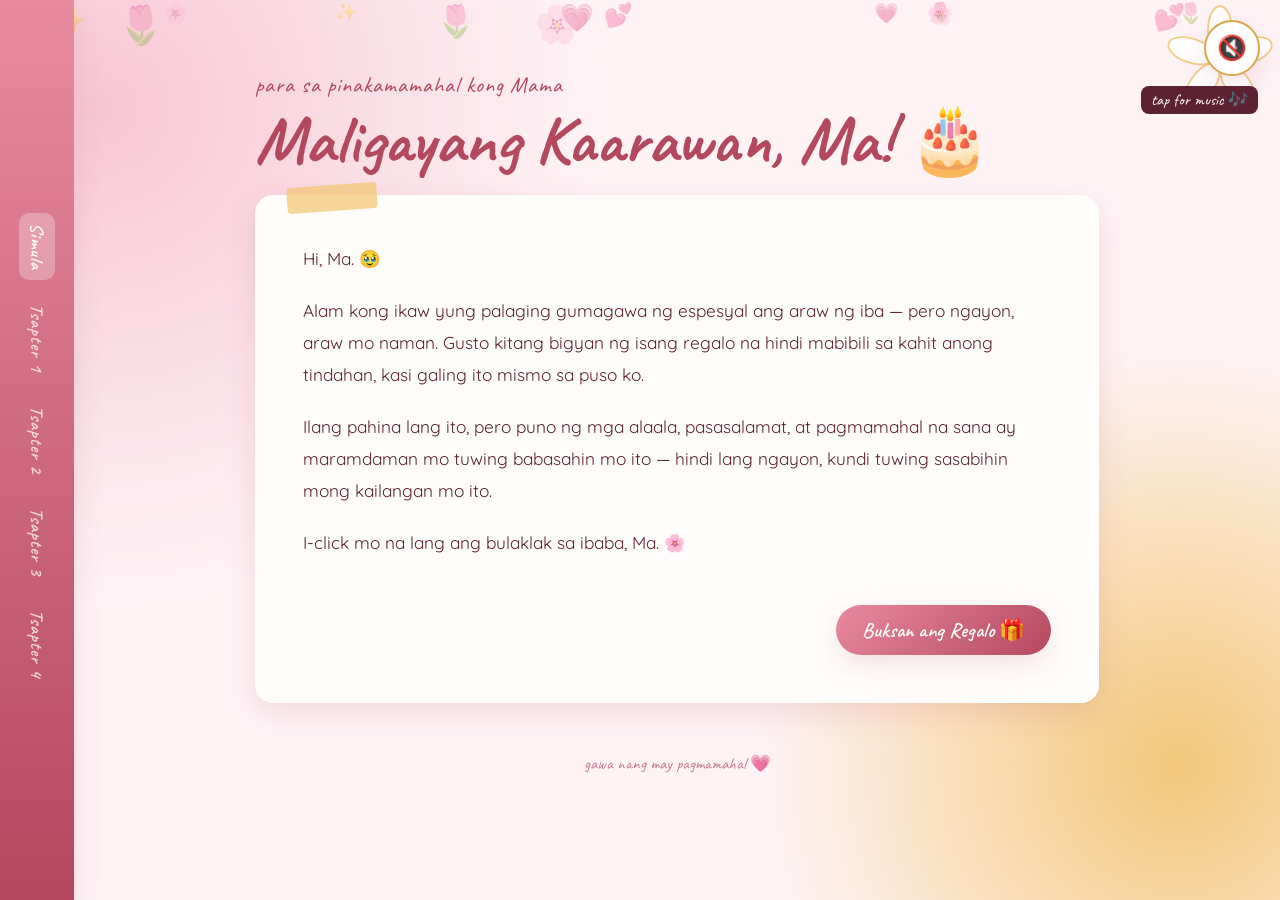
==== index.html @ c6b08c16 "Add files via upload" ====
<!DOCTYPE html>
<html lang="tl">
<head>
<meta charset="UTF-8">
<meta name="viewport" content="width=device-width, initial-scale=1.0">
<title>Maligayang Kaarawan, Ma 🌸</title>
<link rel="stylesheet" href="style.css">
</head>
<body>

<!-- 🎵 AUDIO: add your mp3 for this page below (replace the src path) -->
<audio id="bgm" src="assets/audio/page1-cover.mp3" autoplay loop></audio>
<button id="music-toggle" class="music-toggle" aria-label="Play or pause music">🎵</button>

<div class="sticker-field" aria-hidden="true"></div>

<svg class="corner-bloom top-right" viewBox="0 0 100 100" aria-hidden="true">
  <g fill="#ffffff" stroke="#f2c879" stroke-width="1.5">
    <ellipse cx="50" cy="25" rx="10" ry="20"/>
    <ellipse cx="50" cy="25" rx="10" ry="20" transform="rotate(72 50 50)"/>
    <ellipse cx="50" cy="25" rx="10" ry="20" transform="rotate(144 50 50)"/>
    <ellipse cx="50" cy="25" rx="10" ry="20" transform="rotate(216 50 50)"/>
    <ellipse cx="50" cy="25" rx="10" ry="20" transform="rotate(288 50 50)"/>
  </g>
  <circle cx="50" cy="50" r="8" fill="#f2c879"/>
</svg>

<nav class="tab-nav" aria-label="Mga tsapter">
  <a href="index.html" class="active">Simula</a>
  <a href="page2.html">Tsapter 1</a>
  <a href="page3.html">Tsapter 2</a>
  <a href="page4.html">Tsapter 3</a>
  <a href="page5.html">Tsapter 4</a>
</nav>

<main>
  <p class="eyebrow">para sa pinakamamahal kong Mama</p>
  <h1>Maligayang Kaarawan, Ma! 🎂</h1>

  <div class="letter-card">
    <p class="body-text">Hi, Ma. 🥹</p>
    <p class="body-text">
      Alam kong ikaw yung palaging gumagawa ng espesyal ang araw ng iba —
      pero ngayon, araw mo naman. Gusto kitang bigyan ng isang regalo na
      hindi mabibili sa kahit anong tindahan, kasi galing ito mismo sa
      puso ko.
    </p>
    <p class="body-text">
      Ilang pahina lang ito, pero puno ng mga alaala, pasasalamat, at
      pagmamahal na sana ay maramdaman mo tuwing babasahin mo ito — hindi
      lang ngayon, kundi tuwing sasabihin mong kailangan mo ito.
    </p>
    <p class="body-text">I-click mo na lang ang bulaklak sa ibaba, Ma. 🌸</p>

    <div class="page-turn">
      <span></span>
      <a href="page2.html" class="btn">Buksan ang Regalo 🎁</a>
    </div>
  </div>

  <footer class="credit">gawa nang may pagmamahal 💗</footer>
</main>

<script src="script.js"></script>
</body>
</html>
---- style.css ----
@import url('https://fonts.googleapis.com/css2?family=Caveat:wght@500;600;700&family=Quicksand:wght@400;500;600;700&display=swap');

:root {
  --blush-bg: #fff3f6;
  --paper: #fffdfb;
  --rose: #e88aa0;
  --rose-soft: #f6c7d4;
  --deep-rose: #b4485f;
  --maroon: #5c2233;
  --gold: #f2c879;
  --gold-deep: #d9a84e;
  --shadow: 0 10px 30px rgba(180, 72, 95, 0.15);
  --radius: 18px;
}

@media (prefers-reduced-motion: reduce) {
  *, *::before, *::after {
    animation-duration: 0.01ms !important;
    animation-iteration-count: 1 !important;
    transition-duration: 0.01ms !important;
    scroll-behavior: auto !important;
  }
}

* { box-sizing: border-box; }

html { scroll-behavior: smooth; }

body {
  margin: 0;
  min-height: 100vh;
  font-family: 'Quicksand', sans-serif;
  color: var(--maroon);
  background:
    radial-gradient(circle at 8% 12%, var(--rose-soft) 0%, transparent 35%),
    radial-gradient(circle at 92% 85%, var(--gold) 0%, transparent 30%),
    var(--blush-bg);
  background-attachment: fixed;
  position: relative;
  overflow-x: hidden;
  padding-left: 74px;
}

@media (max-width: 720px) {
  body { padding-left: 0; padding-bottom: 74px; }
}

/* ---------- floating sticker decorations ---------- */
.sticker-field {
  position: fixed;
  inset: 0;
  pointer-events: none;
  z-index: 0;
  overflow: hidden;
}
.sticker-field span {
  position: absolute;
  font-size: 1.6rem;
  opacity: 0.35;
  animation: float-up 14s linear infinite;
}
@keyframes float-up {
  0%   { transform: translateY(110vh) rotate(0deg); opacity: 0; }
  10%  { opacity: 0.35; }
  90%  { opacity: 0.35; }
  100% { transform: translateY(-10vh) rotate(25deg); opacity: 0; }
}

/* corner sampaguita ornament */
.corner-bloom {
  position: fixed;
  width: 120px;
  height: 120px;
  pointer-events: none;
  opacity: 0.9;
  z-index: 1;
}
.corner-bloom.top-right { top: 0; right: 0; }
.corner-bloom.bottom-left { bottom: 0; left: 74px; }
@media (max-width: 720px) {
  .corner-bloom.bottom-left { left: 0; bottom: 74px; }
}

/* ---------- chapter tab navigation ---------- */
.tab-nav {
  position: fixed;
  left: 0;
  top: 0;
  bottom: 0;
  width: 74px;
  display: flex;
  flex-direction: column;
  align-items: center;
  justify-content: center;
  gap: 14px;
  z-index: 20;
  background: linear-gradient(180deg, var(--rose), var(--deep-rose));
  box-shadow: var(--shadow);
}
.tab-nav a {
  writing-mode: vertical-rl;
  color: var(--paper);
  text-decoration: none;
  font-family: 'Caveat', cursive;
  font-size: 1.15rem;
  font-weight: 600;
  letter-spacing: 1px;
  padding: 10px 6px;
  border-radius: 10px;
  opacity: 0.75;
  transition: opacity 0.2s ease, background 0.2s ease, transform 0.2s ease;
}
.tab-nav a:hover, .tab-nav a:focus-visible { opacity: 1; background: rgba(255,255,255,0.18); transform: translateX(3px); }
.tab-nav a.active { opacity: 1; background: rgba(255,255,255,0.28); }

@media (max-width: 720px) {
  .tab-nav {
    left: 0; right: 0; bottom: 0; top: auto;
    width: 100%; height: 74px;
    flex-direction: row;
  }
  .tab-nav a { writing-mode: horizontal-tb; font-size: 0.95rem; }
}

/* ---------- music control sticker ---------- */
.music-toggle {
  position: fixed;
  top: 20px;
  right: 20px;
  z-index: 30;
  width: 56px;
  height: 56px;
  border-radius: 50%;
  border: 2px solid var(--gold-deep);
  background: var(--paper);
  font-size: 1.5rem;
  cursor: pointer;
  box-shadow: var(--shadow);
  display: flex;
  align-items: center;
  justify-content: center;
  transition: transform 0.2s ease;
}
.music-toggle:hover { transform: scale(1.08) rotate(-6deg); }
.music-toggle.needs-tap::after {
  content: "tap for music 🎶";
  position: absolute;
  top: 64px;
  right: 0;
  white-space: nowrap;
  background: var(--maroon);
  color: var(--paper);
  font-family: 'Caveat', cursive;
  font-size: 1rem;
  padding: 4px 10px;
  border-radius: 8px;
}

/* ---------- layout shell ---------- */
main {
  position: relative;
  z-index: 2;
  max-width: 900px;
  margin: 0 auto;
  padding: 70px 28px 90px;
}

.eyebrow {
  font-family: 'Caveat', cursive;
  font-size: 1.4rem;
  color: var(--deep-rose);
  letter-spacing: 1px;
  margin: 0 0 4px;
}

h1, h2 {
  font-family: 'Caveat', cursive;
  color: var(--deep-rose);
  line-height: 1.1;
  margin: 0 0 18px;
}
h1 { font-size: clamp(2.6rem, 6vw, 4.2rem); }
h2 { font-size: clamp(2.1rem, 4.5vw, 3rem); }

.letter-card {
  background: var(--paper);
  border-radius: var(--radius);
  box-shadow: var(--shadow);
  padding: clamp(24px, 5vw, 48px);
  position: relative;
}
.letter-card::before {
  content: "";
  position: absolute;
  top: -10px; left: 32px;
  width: 90px; height: 26px;
  background: var(--gold);
  opacity: 0.75;
  transform: rotate(-4deg);
  border-radius: 3px;
}

p.body-text {
  font-size: 1.08rem;
  line-height: 1.85;
  margin: 0 0 20px;
}
p.body-text:last-child { margin-bottom: 0; }

.signature {
  font-family: 'Caveat', cursive;
  font-size: 1.6rem;
  color: var(--deep-rose);
  margin-top: 26px;
}

/* ---------- buttons ---------- */
.btn {
  display: inline-flex;
  align-items: center;
  gap: 8px;
  font-family: 'Caveat', cursive;
  font-size: 1.3rem;
  font-weight: 600;
  color: var(--paper);
  background: linear-gradient(135deg, var(--rose), var(--deep-rose));
  padding: 12px 26px;
  border: none;
  border-radius: 40px;
  text-decoration: none;
  box-shadow: var(--shadow);
  cursor: pointer;
  transition: transform 0.2s ease;
}
.btn:hover, .btn:focus-visible { transform: translateY(-2px) scale(1.02); }

.page-turn {
  display: flex;
  justify-content: space-between;
  align-items: center;
  margin-top: 46px;
  gap: 16px;
  flex-wrap: wrap;
}

/* ---------- polaroid photo placeholders ---------- */
.polaroid-grid {
  display: grid;
  grid-template-columns: repeat(auto-fit, minmax(190px, 1fr));
  gap: 30px;
  margin: 36px 0;
}
.polaroid {
  background: var(--paper);
  padding: 14px 14px 40px;
  border-radius: 4px;
  box-shadow: var(--shadow);
  transform: rotate(var(--tilt, -2deg));
  position: relative;
  transition: transform 0.25s ease;
}
.polaroid:nth-child(2n) { --tilt: 2deg; }
.polaroid:nth-child(3n) { --tilt: -3deg; }
.polaroid:hover { transform: rotate(0deg) scale(1.04); z-index: 5; }
.polaroid .tape {
  position: absolute;
  top: -12px; left: 50%;
  width: 60px; height: 22px;
  background: rgba(242, 200, 121, 0.75);
  transform: translateX(-50%) rotate(-3deg);
  box-shadow: 0 2px 4px rgba(0,0,0,0.08);
}
.polaroid .photo-slot {
  width: 100%;
  aspect-ratio: 4 / 5;
  background: repeating-linear-gradient(135deg, #fbe4ea, #fbe4ea 10px, #fdeef2 10px, #fdeef2 20px);
  border: 1px dashed var(--rose);
  display: flex;
  align-items: center;
  justify-content: center;
  overflow: hidden;
  border-radius: 2px;
}
.polaroid .photo-slot img {
  width: 100%;
  height: 100%;
  object-fit: cover;
  display: block;
}
.polaroid .photo-slot .placeholder-hint {
  font-family: 'Caveat', cursive;
  color: var(--deep-rose);
  text-align: center;
  padding: 10px;
  font-size: 1.05rem;
}
.polaroid figcaption {
  font-family: 'Caveat', cursive;
  font-size: 1.15rem;
  text-align: center;
  color: var(--maroon);
  margin-top: 10px;
}

/* ---------- cake / candle interactive (page 5) ---------- */
.cake-wrap {
  text-align: center;
  margin: 34px 0;
}
.candle {
  cursor: pointer;
  transition: transform 0.2s ease;
}
.candle:hover { transform: scale(1.05); }
.wish-reveal {
  margin-top: 24px;
  opacity: 0;
  max-height: 0;
  overflow: hidden;
  transition: opacity 0.6s ease, max-height 0.8s ease;
}
.wish-reveal.show { opacity: 1; max-height: 600px; }

footer.credit {
  text-align: center;
  font-family: 'Caveat', cursive;
  color: var(--deep-rose);
  opacity: 0.7;
  margin-top: 50px;
  font-size: 1.05rem;
}
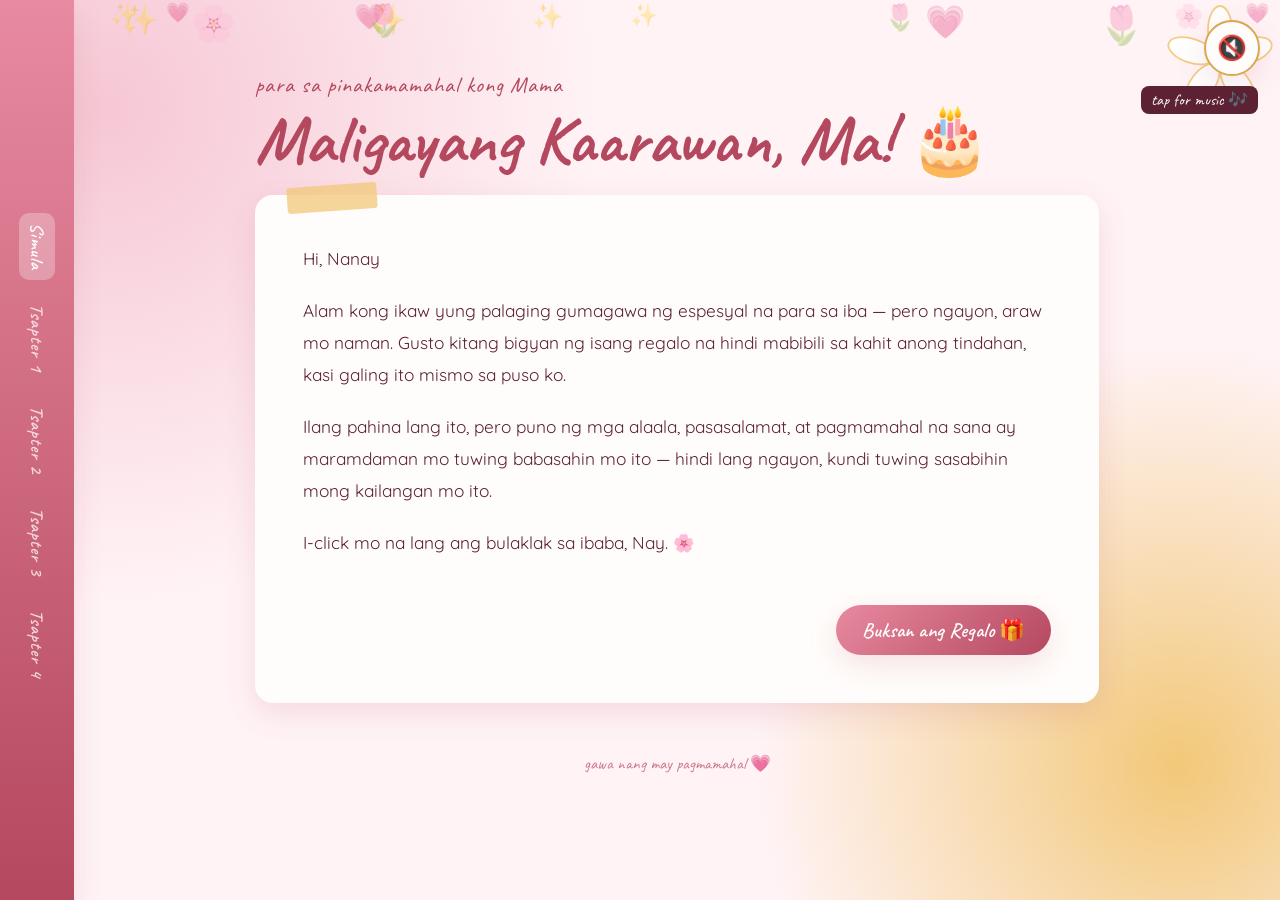
==== commit f7af5e01: "Update greeting and references to 'Ma' to 'Nanay'" ====
--- a/index.html
+++ b/index.html
@@ -38,9 +38,9 @@
   <h1>Maligayang Kaarawan, Ma! 🎂</h1>
 
   <div class="letter-card">
-    <p class="body-text">Hi, Ma. 🥹</p>
+    <p class="body-text">Hi, Nanay</p>
     <p class="body-text">
-      Alam kong ikaw yung palaging gumagawa ng espesyal ang araw ng iba —
+      Alam kong ikaw yung palaging gumagawa ng espesyal na para sa iba —
       pero ngayon, araw mo naman. Gusto kitang bigyan ng isang regalo na
       hindi mabibili sa kahit anong tindahan, kasi galing ito mismo sa
       puso ko.
@@ -50,7 +50,7 @@
       pagmamahal na sana ay maramdaman mo tuwing babasahin mo ito — hindi
       lang ngayon, kundi tuwing sasabihin mong kailangan mo ito.
     </p>
-    <p class="body-text">I-click mo na lang ang bulaklak sa ibaba, Ma. 🌸</p>
+    <p class="body-text">I-click mo na lang ang bulaklak sa ibaba, Nay. 🌸</p>
 
     <div class="page-turn">
       <span></span>
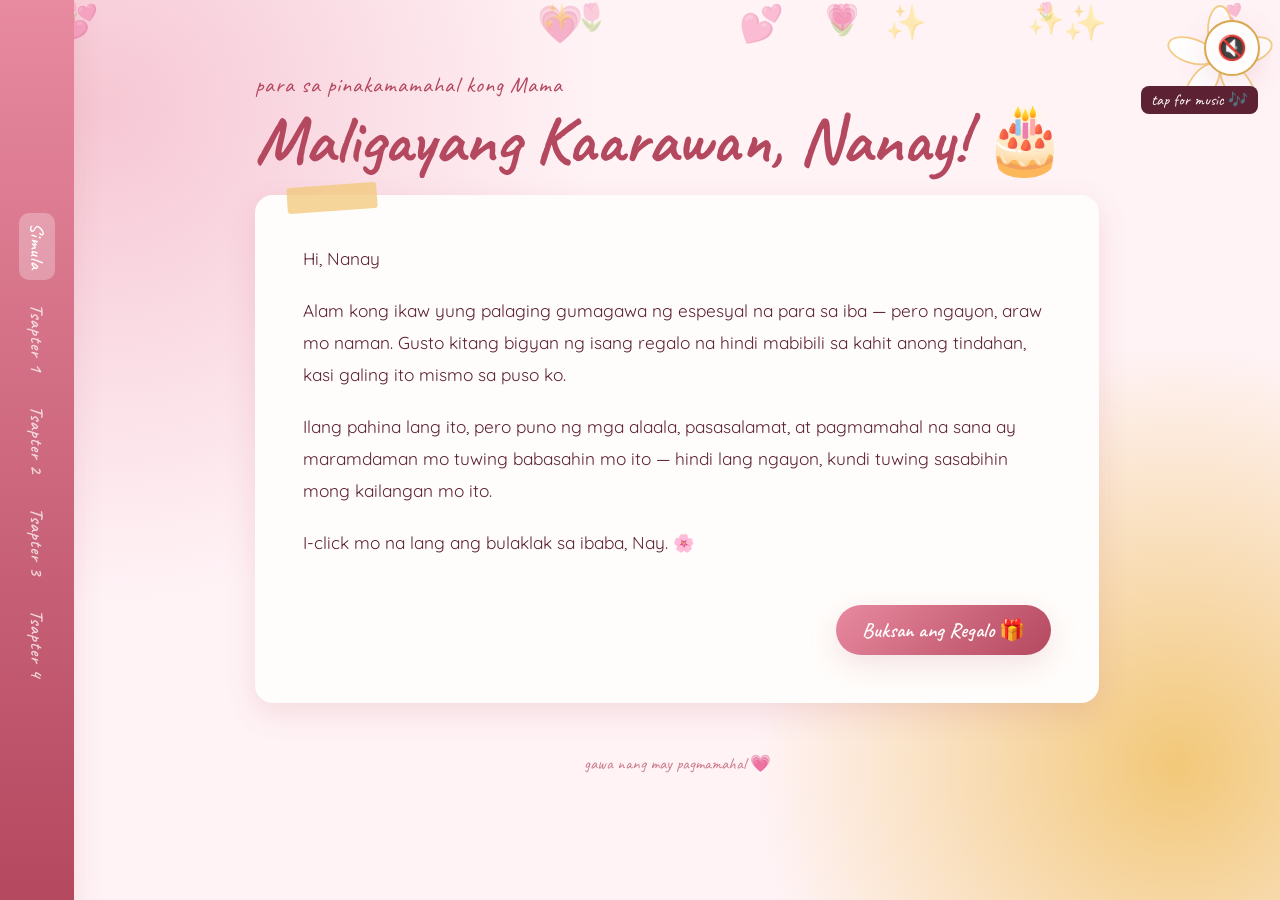
==== commit eb9d1e33: "Update birthday title and greeting for Nanay" ====
--- a/index.html
+++ b/index.html
@@ -3,7 +3,7 @@
 <head>
 <meta charset="UTF-8">
 <meta name="viewport" content="width=device-width, initial-scale=1.0">
-<title>Maligayang Kaarawan, Ma 🌸</title>
+<title>Maligayang Kaarawan, Nanay 🌸</title>
 <link rel="stylesheet" href="style.css">
 </head>
 <body>
@@ -35,7 +35,7 @@
 
 <main>
   <p class="eyebrow">para sa pinakamamahal kong Mama</p>
-  <h1>Maligayang Kaarawan, Ma! 🎂</h1>
+  <h1>Maligayang Kaarawan, Nanay! 🎂</h1>
 
   <div class="letter-card">
     <p class="body-text">Hi, Nanay</p>
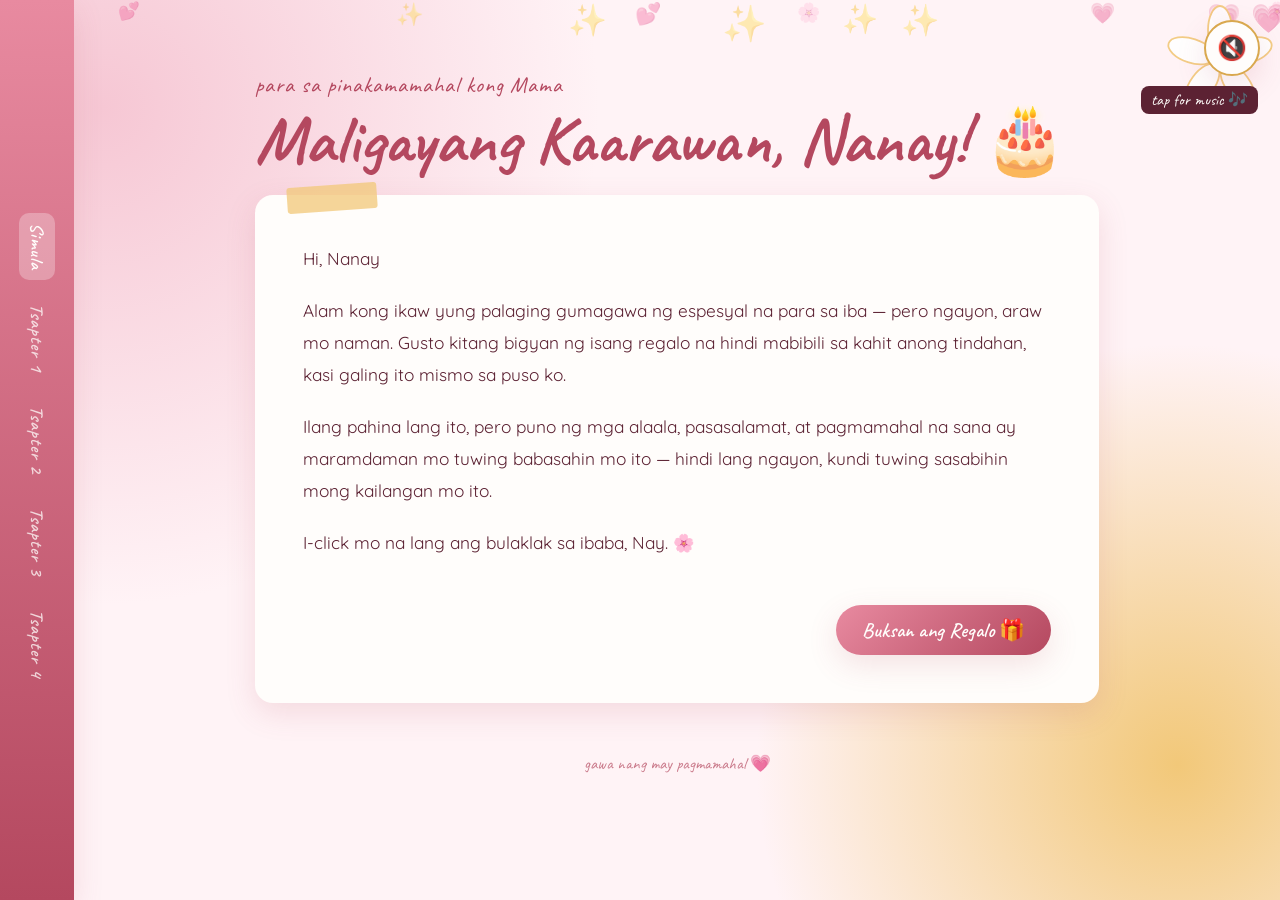
==== commit 2d435414: "Update audio source for background music" ====
--- a/index.html
+++ b/index.html
@@ -9,7 +9,7 @@
 <body>
 
 <!-- 🎵 AUDIO: add your mp3 for this page below (replace the src path) -->
-<audio id="bgm" src="assets/audio/page1-cover.mp3" autoplay loop></audio>
+<audio id="bgm" src="best day.mp3" autoplay loop></audio>
 <button id="music-toggle" class="music-toggle" aria-label="Play or pause music">🎵</button>
 
 <div class="sticker-field" aria-hidden="true"></div>
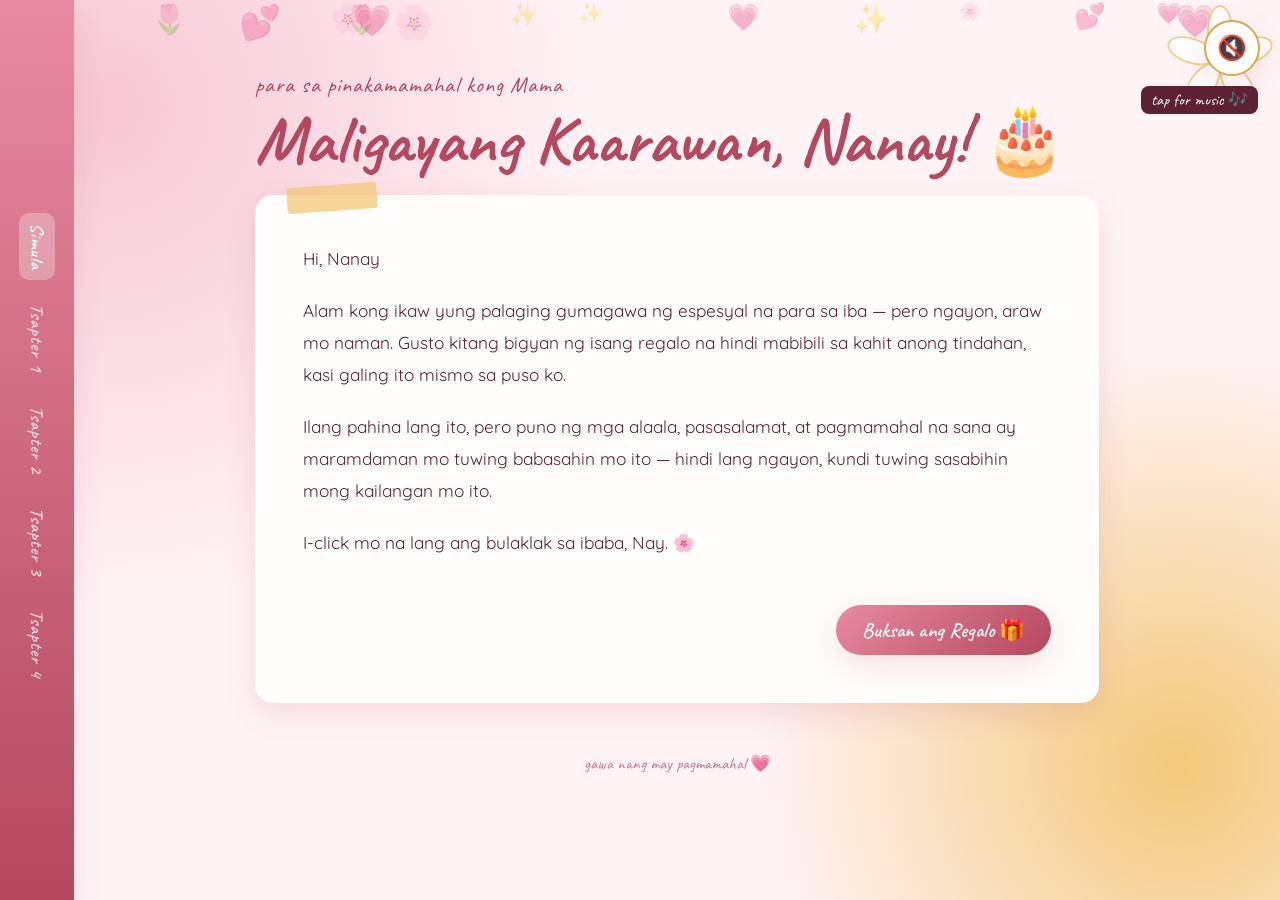
==== commit b5d96e2c: "Fix audio source filename in index.html" ====
--- a/index.html
+++ b/index.html
@@ -9,7 +9,7 @@
 <body>
 
 <!-- 🎵 AUDIO: add your mp3 for this page below (replace the src path) -->
-<audio id="bgm" src="best day.mp3" autoplay loop></audio>
+<audio id="bgm" src="best_day.mp3" autoplay loop></audio>
 <button id="music-toggle" class="music-toggle" aria-label="Play or pause music">🎵</button>
 
 <div class="sticker-field" aria-hidden="true"></div>
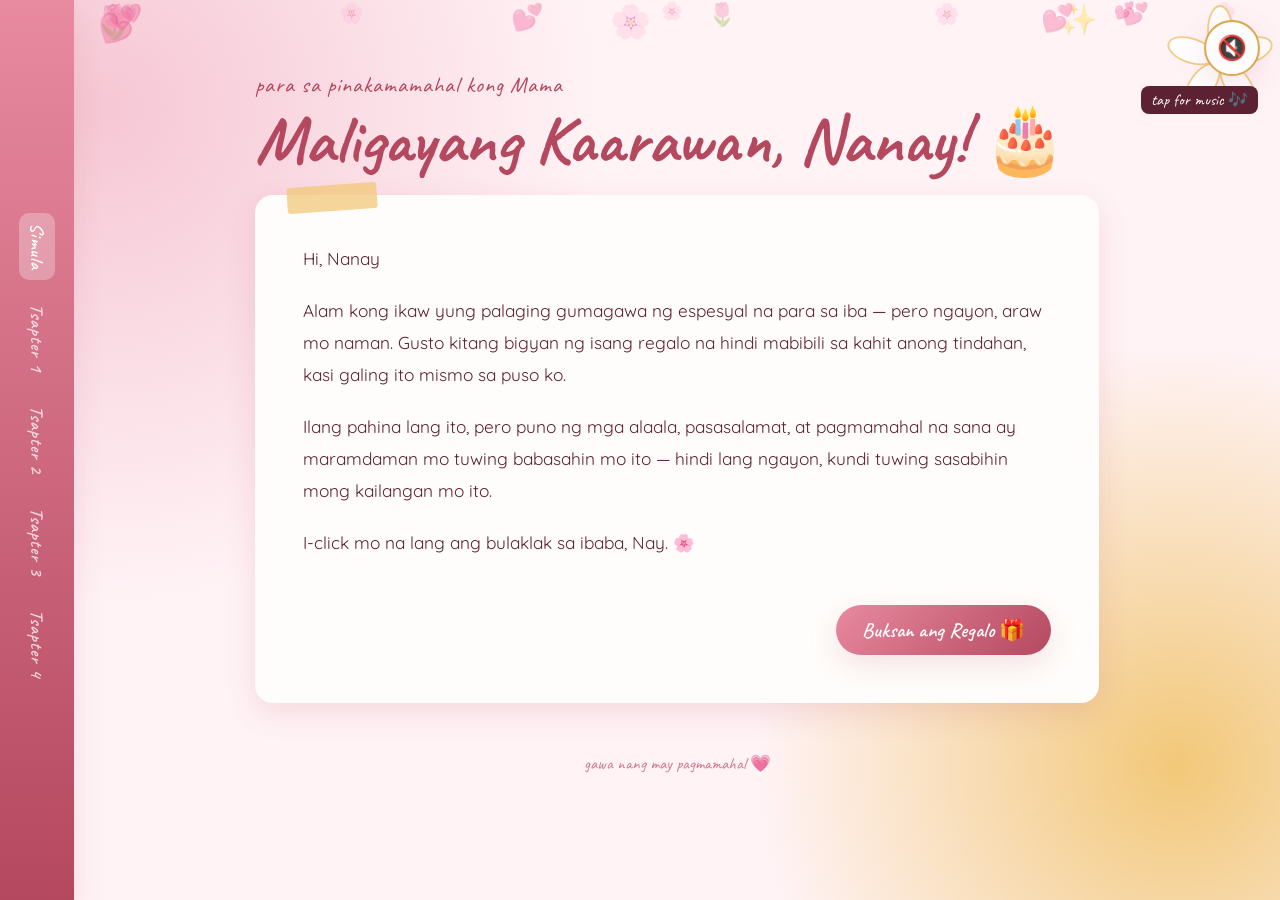
==== commit 9bf8f4d6: "Fix audio source filename in index.html" ====
--- a/index.html
+++ b/index.html
@@ -9,7 +9,7 @@
 <body>
 
 <!-- 🎵 AUDIO: add your mp3 for this page below (replace the src path) -->
-<audio id="bgm" src="best_day.mp3" autoplay loop></audio>
+<audio id="bgm" src="bestday.mp3" autoplay loop></audio>
 <button id="music-toggle" class="music-toggle" aria-label="Play or pause music">🎵</button>
 
 <div class="sticker-field" aria-hidden="true"></div>
